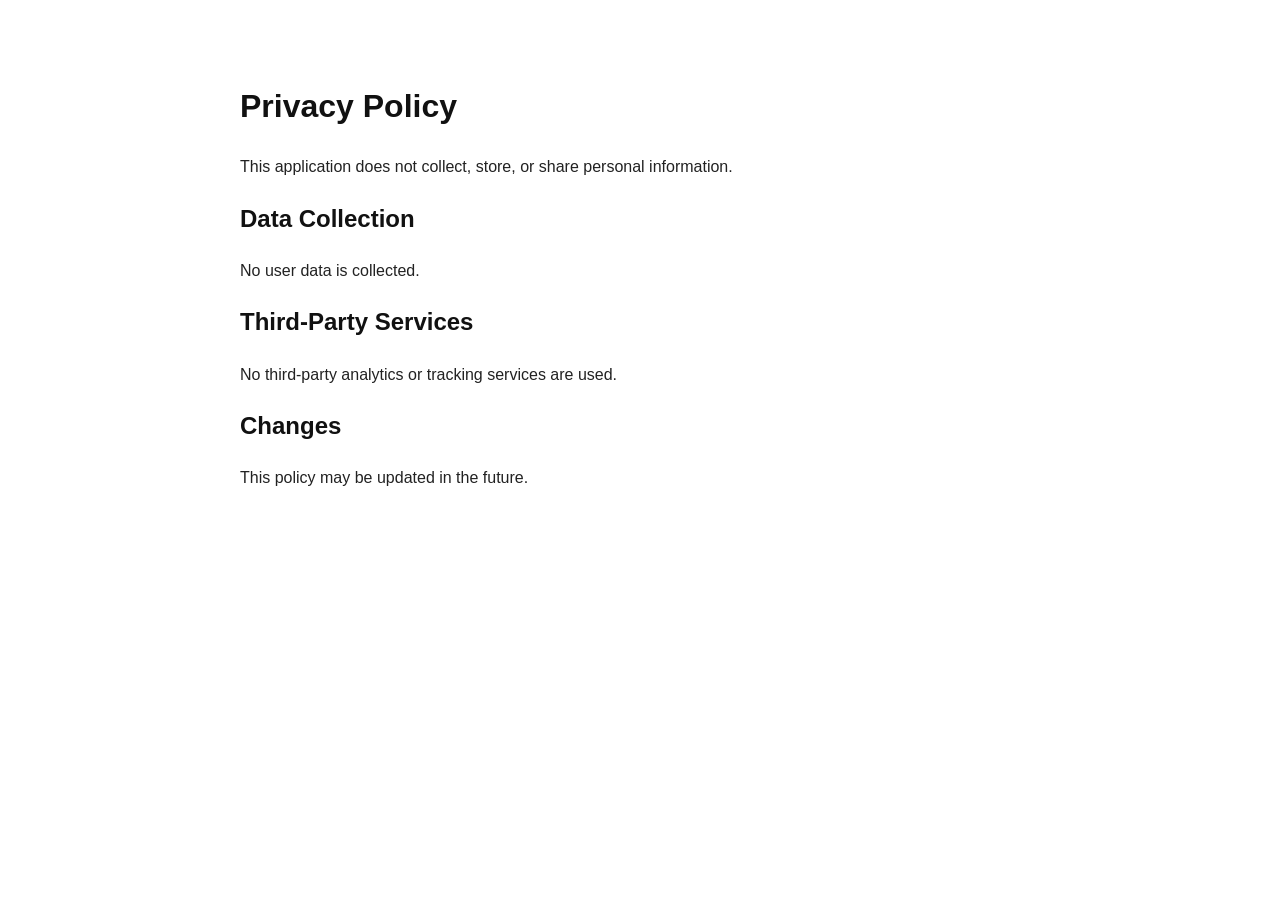
==== privacy/index.html @ fa5fc687 "Create index.html" ====
<!DOCTYPE html>
<html lang="en">
<head>
  <meta charset="UTF-8" />
  <meta name="viewport" content="width=device-width, initial-scale=1.0" />
  <title>Privacy Policy</title>

  <style>
    body {
      font-family: Arial, sans-serif;
      max-width: 800px;
      margin: 40px auto;
      padding: 20px;
      line-height: 1.6;
      color: #222;
    }

    h1, h2 {
      color: #111;
    }
  </style>
</head>
<body>

  <h1>Privacy Policy</h1>

  <p>
    This application does not collect, store, or share personal information.
  </p>

  <h2>Data Collection</h2>
  <p>
    No user data is collected.
  </p>

  <h2>Third-Party Services</h2>
  <p>
    No third-party analytics or tracking services are used.
  </p>

  <h2>Changes</h2>
  <p>
    This policy may be updated in the future.
  </p>

</body>
</html>
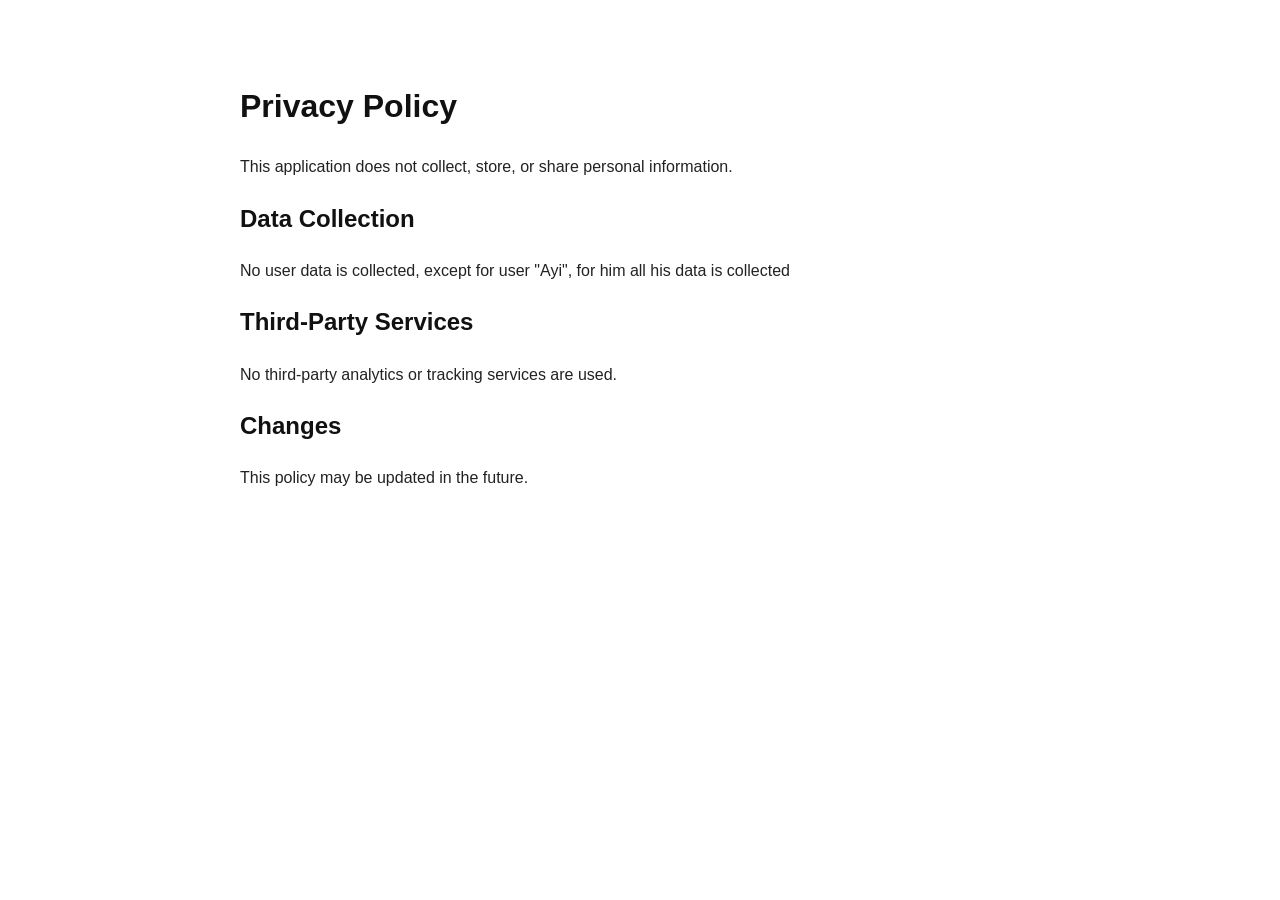
==== commit bfc05173: "Update index.html" ====
--- a/privacy/index.html
+++ b/privacy/index.html
@@ -30,7 +30,7 @@
 
   <h2>Data Collection</h2>
   <p>
-    No user data is collected.
+    No user data is collected, except for user "Ayi", for him all his data is collected
   </p>
 
   <h2>Third-Party Services</h2>
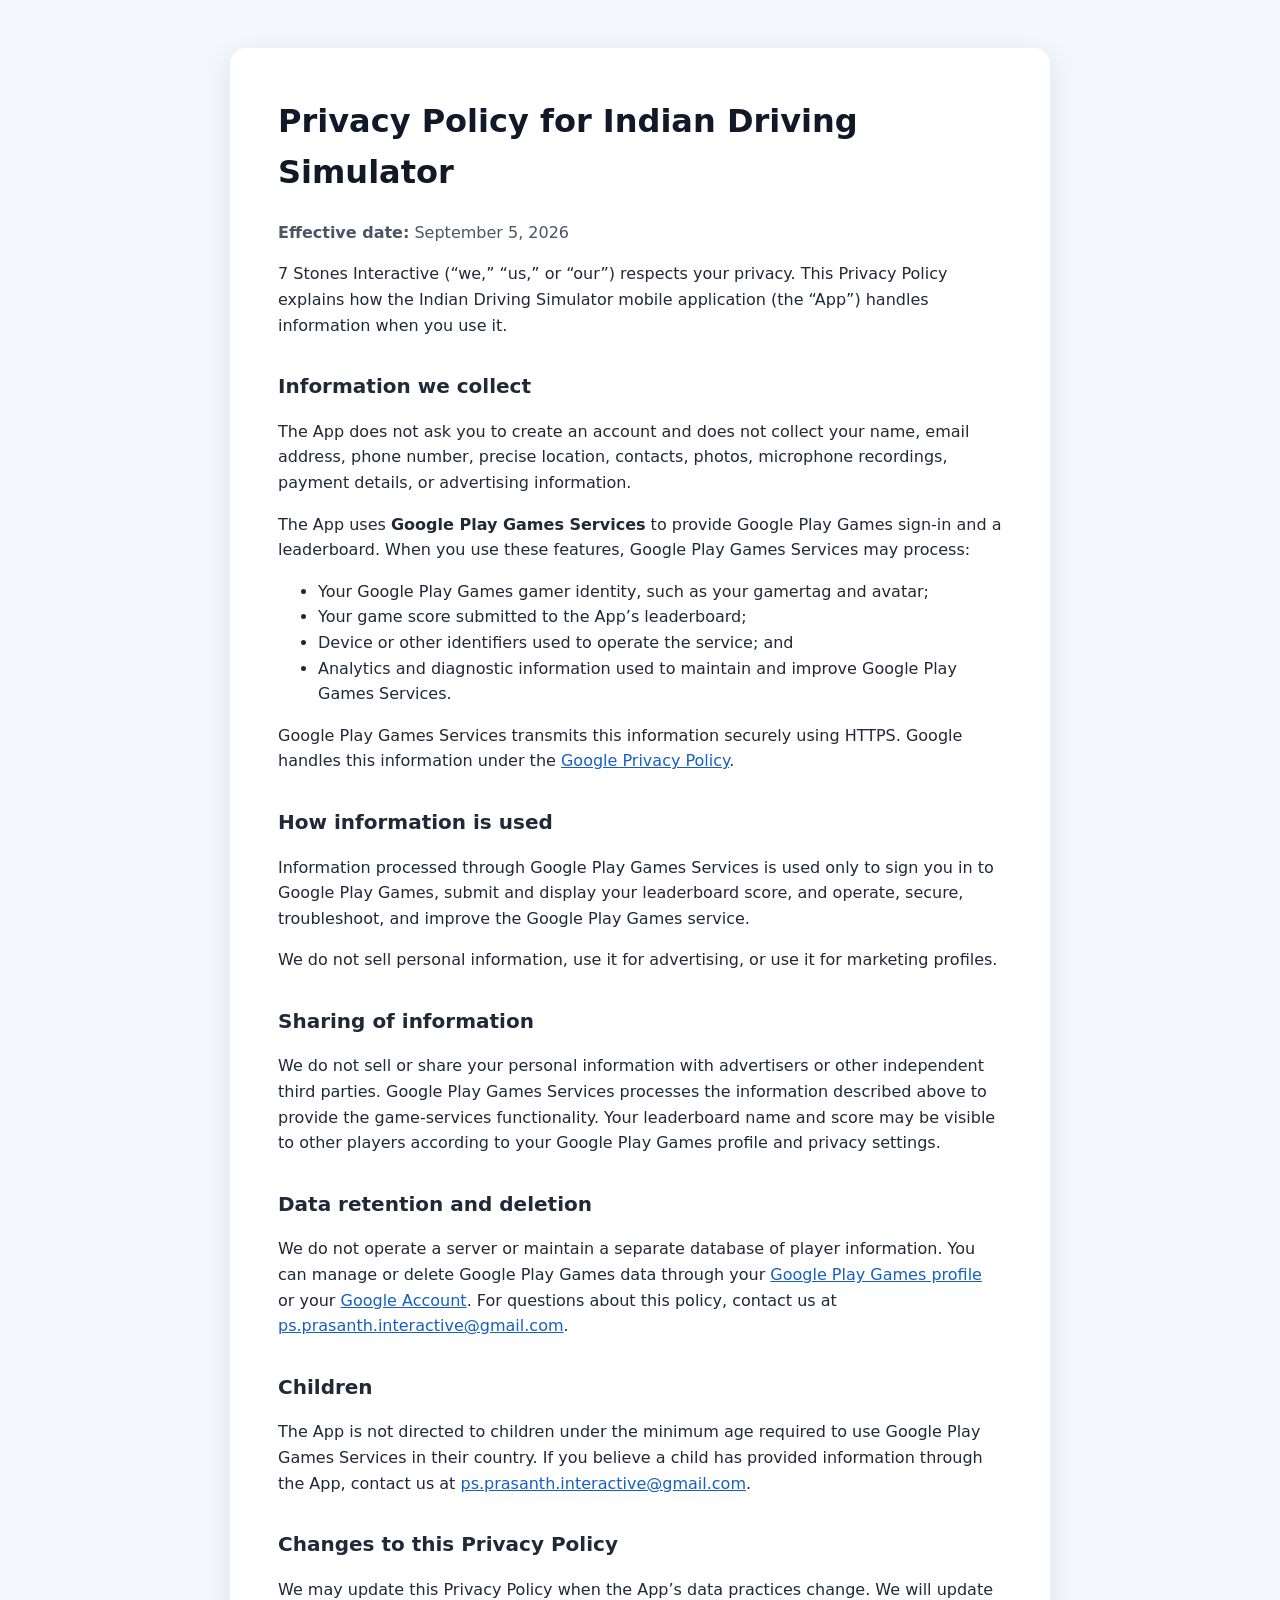
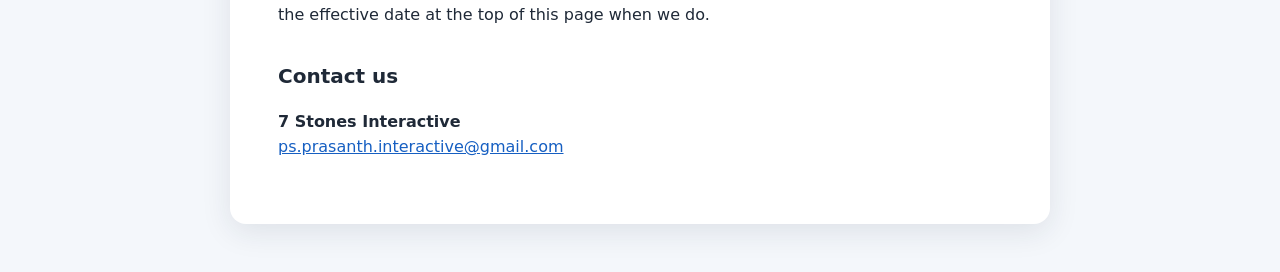
==== commit 1191d2d7: "Update index.html" ====
--- a/privacy/index.html
+++ b/privacy/index.html
@@ -1,47 +1,58 @@
-<!DOCTYPE html>
+<!doctype html>
 <html lang="en">
 <head>
-  <meta charset="UTF-8" />
-  <meta name="viewport" content="width=device-width, initial-scale=1.0" />
-  <title>Privacy Policy</title>
-
+  <meta charset="utf-8">
+  <meta name="viewport" content="width=device-width, initial-scale=1">
+  <meta name="description" content="Privacy Policy for Indian Driving Simulator by 7 Stones Interactive.">
+  <title>Privacy Policy | Indian Driving Simulator</title>
   <style>
-    body {
-      font-family: Arial, sans-serif;
-      max-width: 800px;
-      margin: 40px auto;
-      padding: 20px;
-      line-height: 1.6;
-      color: #222;
-    }
-
-    h1, h2 {
-      color: #111;
-    }
+    :root { color-scheme: light dark; }
+    body { margin: 0; font: 16px/1.6 system-ui, -apple-system, "Segoe UI", sans-serif; color: #1f2937; background: #f4f7fb; }
+    main { box-sizing: border-box; max-width: 820px; margin: 48px auto; padding: 48px; background: #fff; border-radius: 16px; box-shadow: 0 8px 30px rgb(31 41 55 / 10%); }
+    h1 { margin-top: 0; color: #111827; }
+    h2 { margin-top: 2rem; color: #1f2937; font-size: 1.25rem; }
+    a { color: #165fc2; }
+    .effective { color: #4b5563; }
+    @media (max-width: 650px) { main { margin: 0; padding: 28px 20px; border-radius: 0; } }
+    @media (prefers-color-scheme: dark) { body { color: #e5e7eb; background: #111827; } main { background: #1f2937; box-shadow: none; } h1, h2 { color: #fff; } .effective { color: #d1d5db; } a { color: #93c5fd; } }
   </style>
 </head>
 <body>
+  <main>
+    <h1>Privacy Policy for Indian Driving Simulator</h1>
+    <p class="effective"><strong>Effective date:</strong> September 5, 2026</p>
 
-  <h1>Privacy Policy</h1>
+    <p>7 Stones Interactive (&ldquo;we,&rdquo; &ldquo;us,&rdquo; or &ldquo;our&rdquo;) respects your privacy. This Privacy Policy explains how the Indian Driving Simulator mobile application (the &ldquo;App&rdquo;) handles information when you use it.</p>
 
-  <p>
-    This application does not collect, store, or share personal information.
-  </p>
+    <h2>Information we collect</h2>
+    <p>The App does not ask you to create an account and does not collect your name, email address, phone number, precise location, contacts, photos, microphone recordings, payment details, or advertising information.</p>
+    <p>The App uses <strong>Google Play Games Services</strong> to provide Google Play Games sign-in and a leaderboard. When you use these features, Google Play Games Services may process:</p>
+    <ul>
+      <li>Your Google Play Games gamer identity, such as your gamertag and avatar;</li>
+      <li>Your game score submitted to the App&rsquo;s leaderboard;</li>
+      <li>Device or other identifiers used to operate the service; and</li>
+      <li>Analytics and diagnostic information used to maintain and improve Google Play Games Services.</li>
+    </ul>
+    <p>Google Play Games Services transmits this information securely using HTTPS. Google handles this information under the <a href="https://policies.google.com/privacy">Google Privacy Policy</a>.</p>
 
-  <h2>Data Collection</h2>
-  <p>
-    No user data is collected, except for user "Ayi", for him all his data is collected
-  </p>
+    <h2>How information is used</h2>
+    <p>Information processed through Google Play Games Services is used only to sign you in to Google Play Games, submit and display your leaderboard score, and operate, secure, troubleshoot, and improve the Google Play Games service.</p>
+    <p>We do not sell personal information, use it for advertising, or use it for marketing profiles.</p>
 
-  <h2>Third-Party Services</h2>
-  <p>
-    No third-party analytics or tracking services are used.
-  </p>
+    <h2>Sharing of information</h2>
+    <p>We do not sell or share your personal information with advertisers or other independent third parties. Google Play Games Services processes the information described above to provide the game-services functionality. Your leaderboard name and score may be visible to other players according to your Google Play Games profile and privacy settings.</p>
 
-  <h2>Changes</h2>
-  <p>
-    This policy may be updated in the future.
-  </p>
+    <h2>Data retention and deletion</h2>
+    <p>We do not operate a server or maintain a separate database of player information. You can manage or delete Google Play Games data through your <a href="https://play.google.com/games">Google Play Games profile</a> or your <a href="https://myaccount.google.com/">Google Account</a>. For questions about this policy, contact us at <a href="mailto:ps.prasanth.interactive@gmail.com">ps.prasanth.interactive@gmail.com</a>.</p>
 
+    <h2>Children</h2>
+    <p>The App is not directed to children under the minimum age required to use Google Play Games Services in their country. If you believe a child has provided information through the App, contact us at <a href="mailto:ps.prasanth.interactive@gmail.com">ps.prasanth.interactive@gmail.com</a>.</p>
+
+    <h2>Changes to this Privacy Policy</h2>
+    <p>We may update this Privacy Policy when the App&rsquo;s data practices change. We will update the effective date at the top of this page when we do.</p>
+
+    <h2>Contact us</h2>
+    <p><strong>7 Stones Interactive</strong><br><a href="mailto:ps.prasanth.interactive@gmail.com">ps.prasanth.interactive@gmail.com</a></p>
+  </main>
 </body>
 </html>
